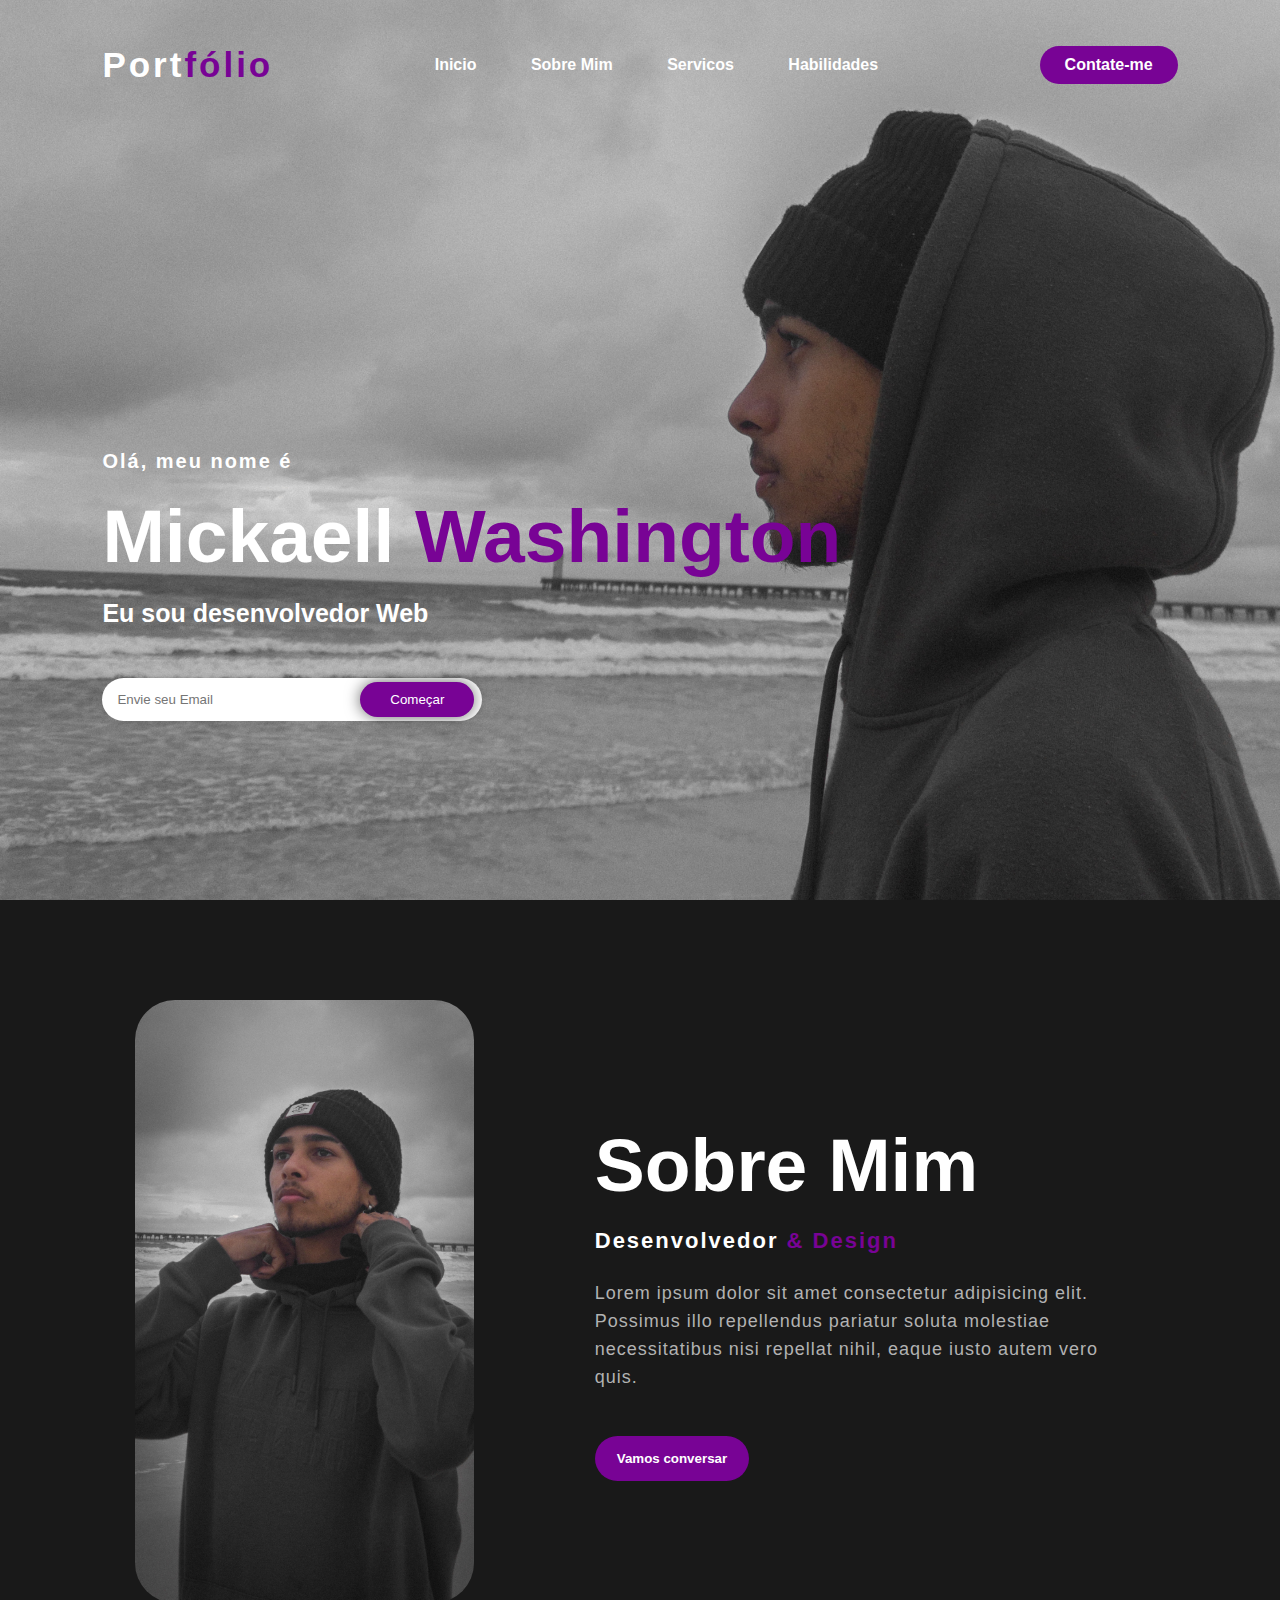
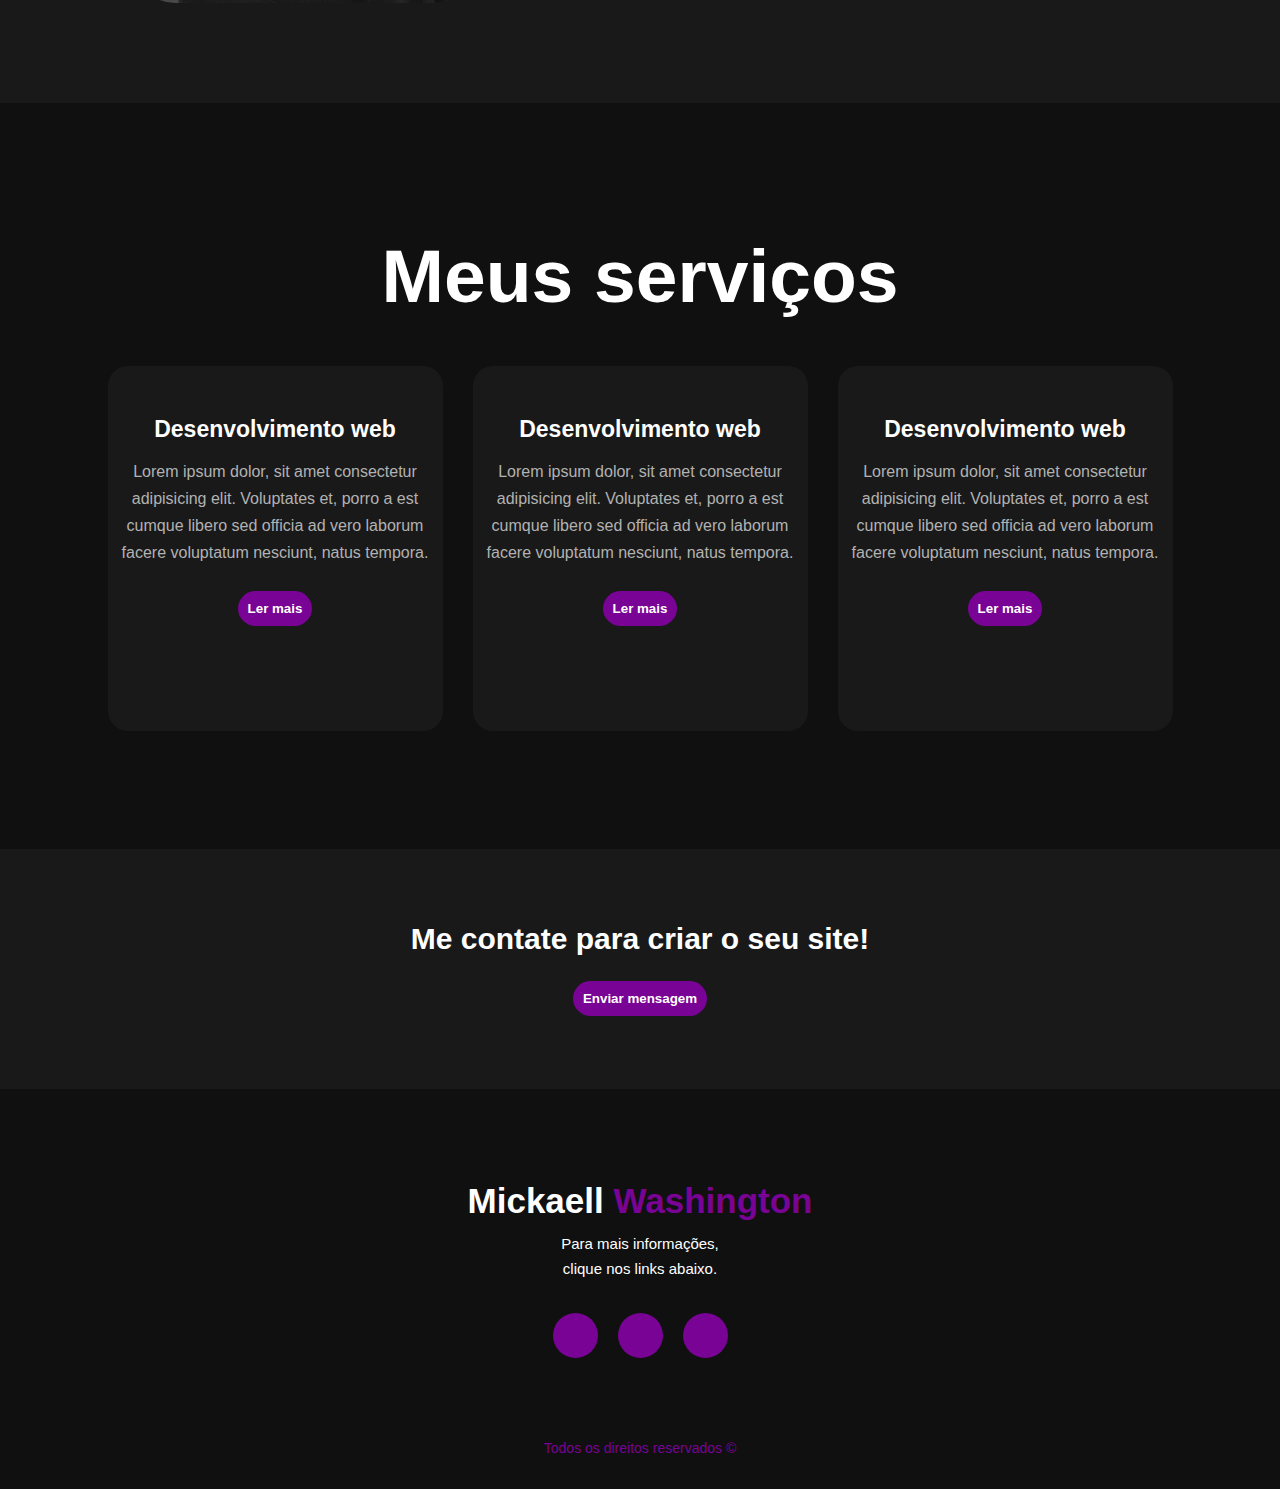
==== Página Inicial/index.html @ 44173e4c "v2" ====
<!DOCTYPE html>
<html lang="pt-BR">
<head>
    <meta charset="UTF-8">
    <meta http-equiv="X-UA-Compatible" content="IE=edge">
    <meta name="viewport" content="width=device-width, initial-scale=1.0">
    <link rel="stylesheet" href="style.css">
    <link rel="stylesheet" href="../fontawesome-free-6.3.0-web/css/all.min.css">
    <title>Portfólio</title>
</head>
<body>
    <div class="background">

        <nav>
            <h2>Port<span>fólio</span></h2>
            <ul class="cabecalho-link">
                <li>
                    <a href="#">inicio</a>
                </li>
                <li>
                    <a href="#">sobre mim</a>
                </li>
                <li>
                    <a href="#">servicos</a>
                </li>
                <li>
                    <a href="#">habilidades</a>
                </li>
            </ul>
            <a href="Links.html" class="btn1">Contate-me</a>
        </nav>

        <div class="main">

            <h4>Olá, meu nome é</h4>
            <h1>Mickaell <span>Washington</span></h1>
            <h3>Eu sou desenvolvedor Web</h3>

            <div class="container-btn">

                <form>
                    <input type="email" name="email" id="mail" placeholder="Envie seu Email">
                    <input type="submit" name="submit" value="Começar">
                </form>

            </div>

        </div>

    </div>

    <section class="background-color-sobre">
        <div class="main-sobre">

            <img src="imgs/Eu.jpg" alt="minha-foto">

                <div class="text-sobre">
                    <h2>Sobre Mim</h2>    
                    <h5>Desenvolvedor <span>& design</span></h5>
                    <p>Lorem ipsum dolor sit amet consectetur adipisicing elit. Possimus illo repellendus pariatur soluta molestiae necessitatibus nisi repellat nihil, eaque iusto autem vero quis.</p>
                    <button class="button">
                        Vamos conversar
                    </button>
                </div>

        </div>
    </section>

    <div class="container-servico">

        <div class="title">
            <h2>
                Meus serviços
            </h2>
        </div>

        <div class="caixa">
            
            <div class="card">
                <i class="fa-solid fa-bars"></i>
                <h5>Desenvolvimento web</h5>
                <p>Lorem ipsum dolor, sit amet consectetur adipisicing elit. Voluptates et, porro a est cumque libero sed officia ad vero laborum facere voluptatum nesciunt, natus tempora.</p>
                <button class="btn">Ler mais</button>
            </div>

            <div class="card">
                <i class="fa-solid fa-user"></i>
                <h5>Desenvolvimento web</h5>
                <p>Lorem ipsum dolor, sit amet consectetur adipisicing elit. Voluptates et, porro a est cumque libero sed officia ad vero laborum facere voluptatum nesciunt, natus tempora.</p>
                <button class="btn">Ler mais</button>
            </div>

            <div class="card">
                <i class="fa-solid fa-bell"></i>
                <h5>Desenvolvimento web</h5>
                <p>Lorem ipsum dolor, sit amet consectetur adipisicing elit. Voluptates et, porro a est cumque libero sed officia ad vero laborum facere voluptatum nesciunt, natus tempora.</p>
                <button class="btn">Ler mais</button>
            </div>

        </div>

    </div>

    <div class="me-contate">

        <p>Me contate para criar o seu site!</p>
        <button class="btn">Enviar mensagem</button>

    </div>

    <footer>

        <h6>Mickaell <span>Washington</span></h6>
        <p>Para mais informações, <br> clique nos links abaixo.</p>
        <div class="redes-sociais">
            <a href="https://www.facebook.com/profile.php?id=100073612056274" target="_blank" rel="external"><i class="fa-brands fa-facebook"></i></a>
            <a href="https://www.linkedin.com/in/mickaellwashington/" target="_blank" rel="external"><i class="fa-brands fa-linkedin-in"></i></a>
            <a href="https://github.com/MickaellWashington" target="_blank" rel="external"><i class="fa-brands fa-github"></i></a>
        </div>
        
        <div class="end">
            <p>Todos os direitos reservados &copy;</p>
        </div>

    </footer>
</body> 
</html>
---- Página Inicial/style.css ----
* {
    margin: 0;
    padding: 0;
    box-sizing: border-box;
    font-family: Arial, Helvetica, sans-serif;
    text-decoration: none;
}

:root {
    --color1: #780395;
    --color2: rgb(255, 255, 255);
    --color3: #191919;
    --color4: #b2b2b2;
    --color5: #101010;
}

.background {
    background-image: url(imgs/Background.jpg);
    background-size: cover;
    background-position: center;
    height: 100vh;
    width: 100%;
}

nav {
    display: flex;
    align-items: center;
    justify-content: space-between;
    padding: 45px;
    padding-left: 8%;
    padding-right: 8%;
}

nav > h2 {
    color: var(--color2);
    font-size: 35px;
    cursor: pointer;
    letter-spacing: 3px;
}

span {
    color: var(--color1)
}

nav > ul > li {
    display: inline-block;
    padding: 10px 25px;
    list-style-type: none;
}

nav > ul > li > a {
    color: var(--color2);
    text-decoration: none;
    font-weight: bold;
    text-transform: capitalize;
}

nav > ul > li > a:hover {
    color: var(--color1);
    transform: scale(1.2);
}

.btn1 {
    background-color: var(--color1);
    color: var(--color2);
    text-decoration: none;
    font-weight: bold;
    padding: 10px 25px;
    border-radius: 30px;
    transition: transform .4s;
}

.btn1:hover {
    transform: scale(1.1);
}

.btn {
    background-color: var(--color1);
    color: var(--color2);
    text-decoration: none;
    font-weight: bold;
    padding: 10px 25px;
    border-radius: 30px;
    transition: transform .4s;
}

.btn:hover {
    transform: scale(1.2);
}

.main {
    position: absolute;
    top: 50%;
    left: 8%;
    transform: translateY(-50);
}

h4 {
    color: var(--color2);
    letter-spacing: 2px;
    font-size: 20px;
}

h1 {
    color: var(--color2);
    margin: 20px 0px 20px;
    font-size: 75px;
}

h3 {
    color: var(--color2);
    font-size: 25px;
    margin-bottom: 50px;
}

.container-btn > form {
    width: 380px;
    max-width: 100%;
    position: relative;
}

.container-btn > form > input:first-child {
    display: inline-block;
    width: 100%;
    padding: 14px 130px 14px 15px;
    border-radius: 30px;
    outline: none;
    border: none;
}

.container-btn > form > input:last-child {
    position: absolute;
    display: inline-block;
    outline: none;
    padding: 10px 30px;
    border: none;
    border-radius: 30px;
    background-color: var(--color1);
    color: var(--color2);
    box-shadow: 0px 0px 15px rgba(0, 0, 0, 0.595);
    right: 8px;
    top: 4px;
    transition: transform .4s;
}

.container-btn > form > input:last-child:hover {
        transform: scale(1.09);
}

.background-color-sobre {
    background-color: var(--color3);
    width: 100%;
    padding: 100px 0px;
}

.background-color-sobre > img {
    width: 430px;
    height: auto;
}

.main-sobre {
    display: flex;
    flex-direction: row;
    align-items: center;
    justify-content: space-around;
    width: 1130px;
    margin: 0 auto;
}

img {
    width: 30%;
    border-radius: 40px;
}

.text-sobre {
    width: 550px;
}

.text-sobre > h2 {
    color: var(--color2);
    font-size: 75px;
    text-transform: capitalize;
    margin-bottom: 20px;
}

.text-sobre > h5 {
    color: var(--color2);
    letter-spacing: 2px;
    font-size: 22px;
    margin-bottom: 25px;
    text-transform: capitalize;
}

.text-sobre > p {
    color: var(--color4);
    letter-spacing: 1px;
    line-height: 28px;
    font-size: 18px;
    margin-bottom: 45px;
}

.button {
    background-color: var(--color1);
    color: var(--color2);
    text-transform: none;
    border: 2px solid transparent;
    font-weight: bold;
    padding: 13px 20px;
    border-radius: 30px;
    transition: .4s;
}

.button:hover {
    background-color: transparent;
    border: 2px solid var(--color1);
    cursor: pointer;
}

.container-servico {
    background-color: var(--color5);
    width: 100%;
    padding: 100px 0px;
}

.title > h2 {
    color: var(--color2);
    font-size: 75px;
    width: 1130px;
    margin: 30px auto;
    text-align: center;
}

.caixa {
    display: flex;
    flex-direction: row;
    justify-content: center;
    align-items: center;
    min-height: 400px;
    flex-wrap: wrap;
}

.card {
    background-color: var(--color3);
    height: 365px;
    width: 335px;
    border: 20px;
    border-radius: 20px;
    margin: 15px;
    position: relative;
    overflow: hidden;
    text-align: center;
}

.card > i {
    font-size: 50px;
    padding: 25px;
    display: block;
    text-align: center;
    margin: 25px opx;
    color: var(--color1);
}

.card > h5 {
    color: var(--color2);
    font-size: 23px;
    margin-bottom: 15px;
}

.card > p {
    color: var(--color4);
    font-size: 16px;
    line-height: 27px;
    margin-bottom: 25px;
}

.btn {
    border: none;
    padding: 10px;
}

.btn:hover {
    background-color: transparent;
    border: 2px solid var(--color1);
    cursor: pointer;
}

.me-contate {
    width: 100%;
    height: 240px;
    background-color: var(--color3);
    display: flex;
    flex-direction: column;
    justify-content: center;
    align-items: center;
}

.me-contate > p {
    color: var(--color2);
    font-size: 30px;
    font-weight: bold;
    margin-bottom: 25px;
}

footer {
    position: relative;
    background-color: var(--color5);
    width: 100%;
    height: 400px;
    display: flex;
    flex-direction: column;
    align-items: center;
    justify-content: center;
}

footer > h6 {
    font-size: 35px;
    color: var(--color2);
}

footer > p {
    font-size: 15px;
    color: var(--color2);
    text-align: center;
    margin-top: 10px;
    margin-bottom: 10px;
    line-height: 25px;
}

.redes-sociais {
    display: flex;
}

.redes-sociais > a {
    background-color: var(--color1);
    width: 45px;
    height: 45px;
    padding: 15px;
    border-radius: 50%;
    margin: 22px 10px;
    color: var(--color2);
    text-decoration: none;
    font-size: 20px;
    align-items: center;
    display: flex;
    justify-content: center;
    flex-direction: row;
    transition: .4s;
}

.redes-sociais > a:hover {
    transform: scale(1.2);
}

.end > p {
    color: var(--color1);
    position: relative;
    top: 60px;
    font-size: 14px;
}

/*---------------Links Style---------------*/

.body-all {
    background-color: var(--color5);
    overflow: hidden;
}

.section-links {
    display: flex;
    height: 100vh;
    justify-content: center;
    align-items: center;
}

.principal-links {
    background-color: var(--color3);
    width: 30%;
    height: 490px;
    padding: 35px;
    display: flex;
    flex-direction: column;
    align-items: center;
    border-radius: 10px;
}

.perfil-links {
    width: 85px;
    height: auto;
    border: 2px solid var(--color1);
    border: none;
}

.links > a {
    background-color: var(--color1);
    display: flex;
    flex-direction: column;
    margin: 25px 0px;
    padding: 10px;
    color: var(--color2);
    align-items: center;
    justify-content: center;
    transition: .4s;
    border-radius: 5px;
    width: 90px;
    height: 50px;
}

.links > a:hover {
    transform: scale(1.2);
}

.links > a > i {
    font-size: 35px;
}

.back > a {
    background-color: transparent;
    color: var(--color2);
    padding: 5px;
    border-radius: 5px;
    display: flex;
    margin-left: -220px;
    width: 65px;
    align-items: center;
    justify-content: center;
    border: 2px solid var(--color1);
    transition: 0.5s;
}

.back > a:hover {
    background-color: var(--color1);
}




/*---------------Email Style---------------*/

.section-email {
    display: flex;
    height: 100vh;
    justify-content: center;
    align-items: center;
}

.principal-email {
    background-color: var(--color3);
    width: 30%;
    height: 360px;
    padding: 35px;
    display: flex;
    flex-direction: column;
    align-items: center;
    border-radius: 10px;
}

.perfil-email {
    width: 85px;
    height: auto;
    border: 2px solid var(--color1);
}

.principal-email > form {
    display: flex;
    flex-direction: column;
    width: 80%;
}

.principal-email > form > label {
    padding: 10px 0px;
    color: var(--color2);
}

.principal-email > form > input {
    background-color: transparent;
    border: 2px solid var(--color1);
    height: 25px;
    padding: 10px;
    color: var(--color2);
    border-radius: 5px;
    outline: none;
}

.principal-email > form > input#message {
    height: 45px;
}

.btn2 {
    padding: 8px;
    width: 30%;
    margin: 15px auto;
    border-radius: 10px;
    border: none;
    background-color: var(--color1);
    color: var(--color2);
    transition: .4s;
}

.btn2:hover {
    transform: scale(1.1);
    box-shadow: 0px 0px 5px #cc00ff6b;
}
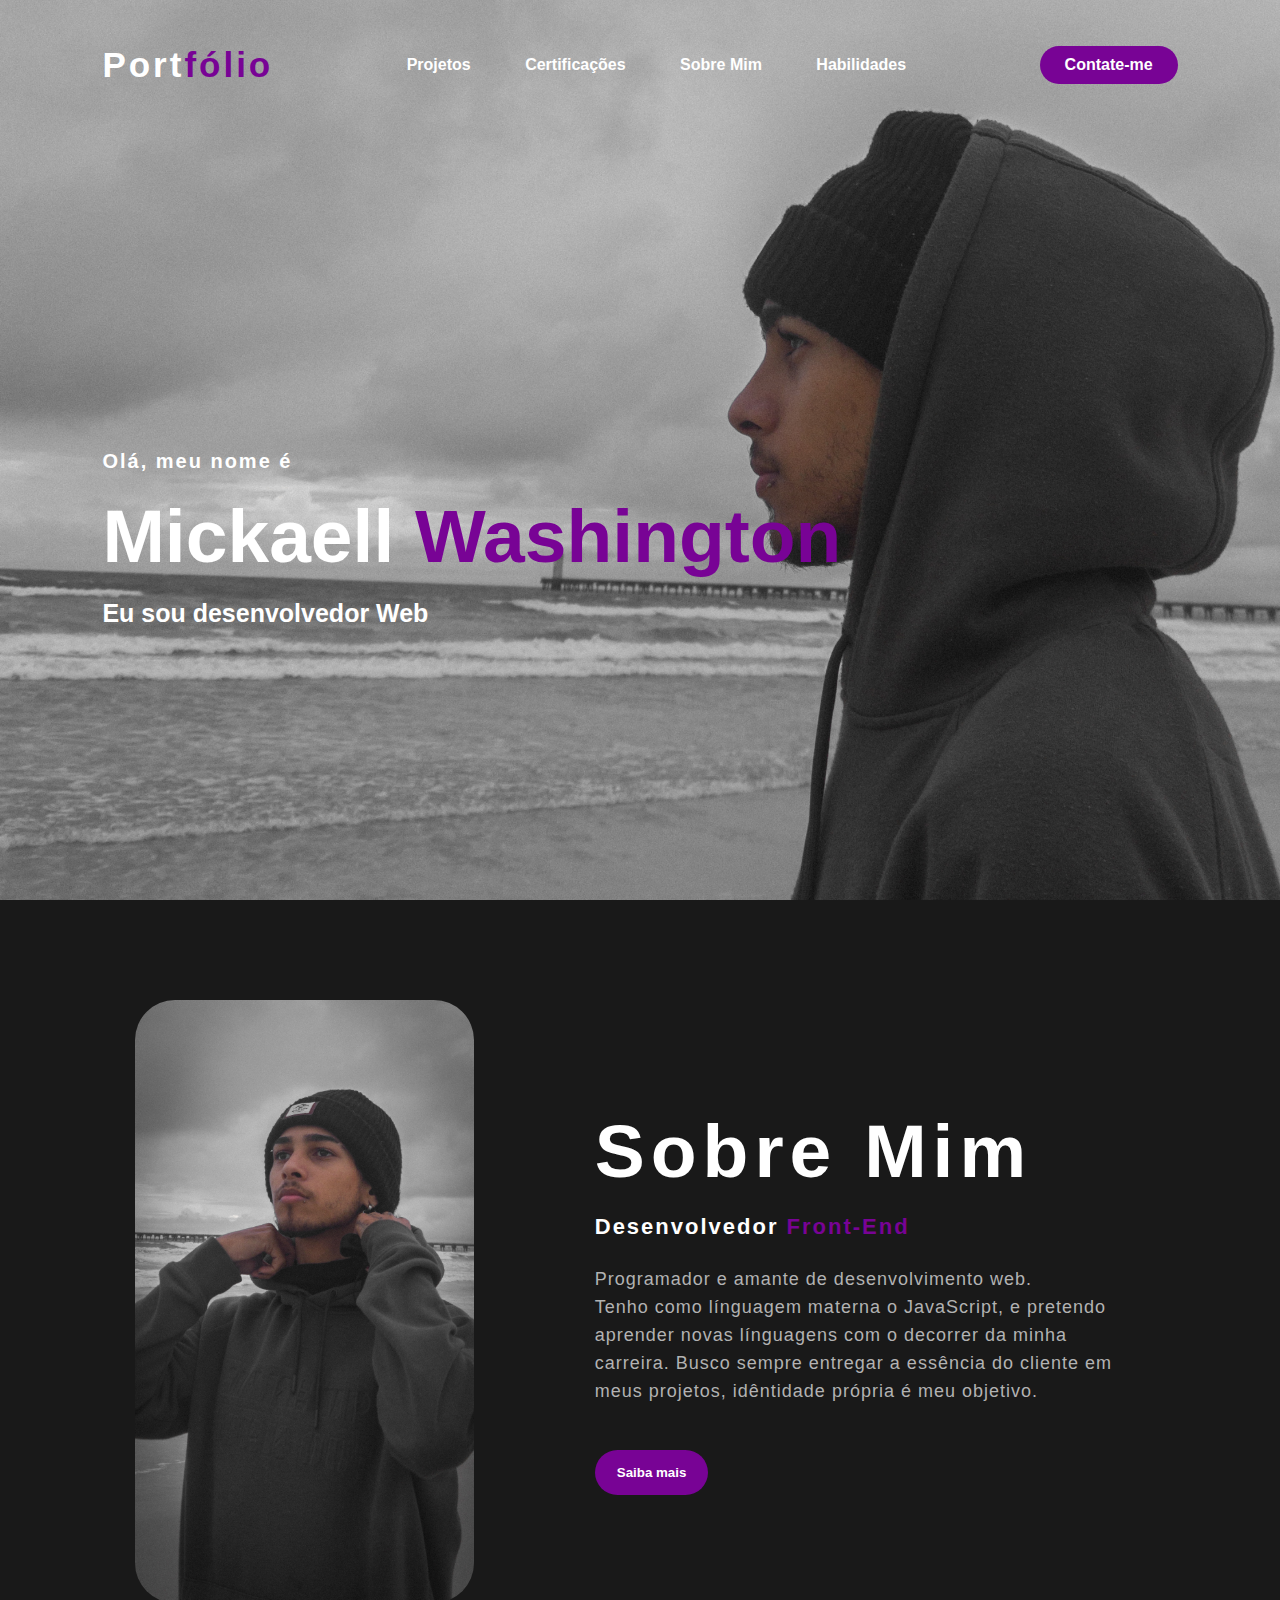
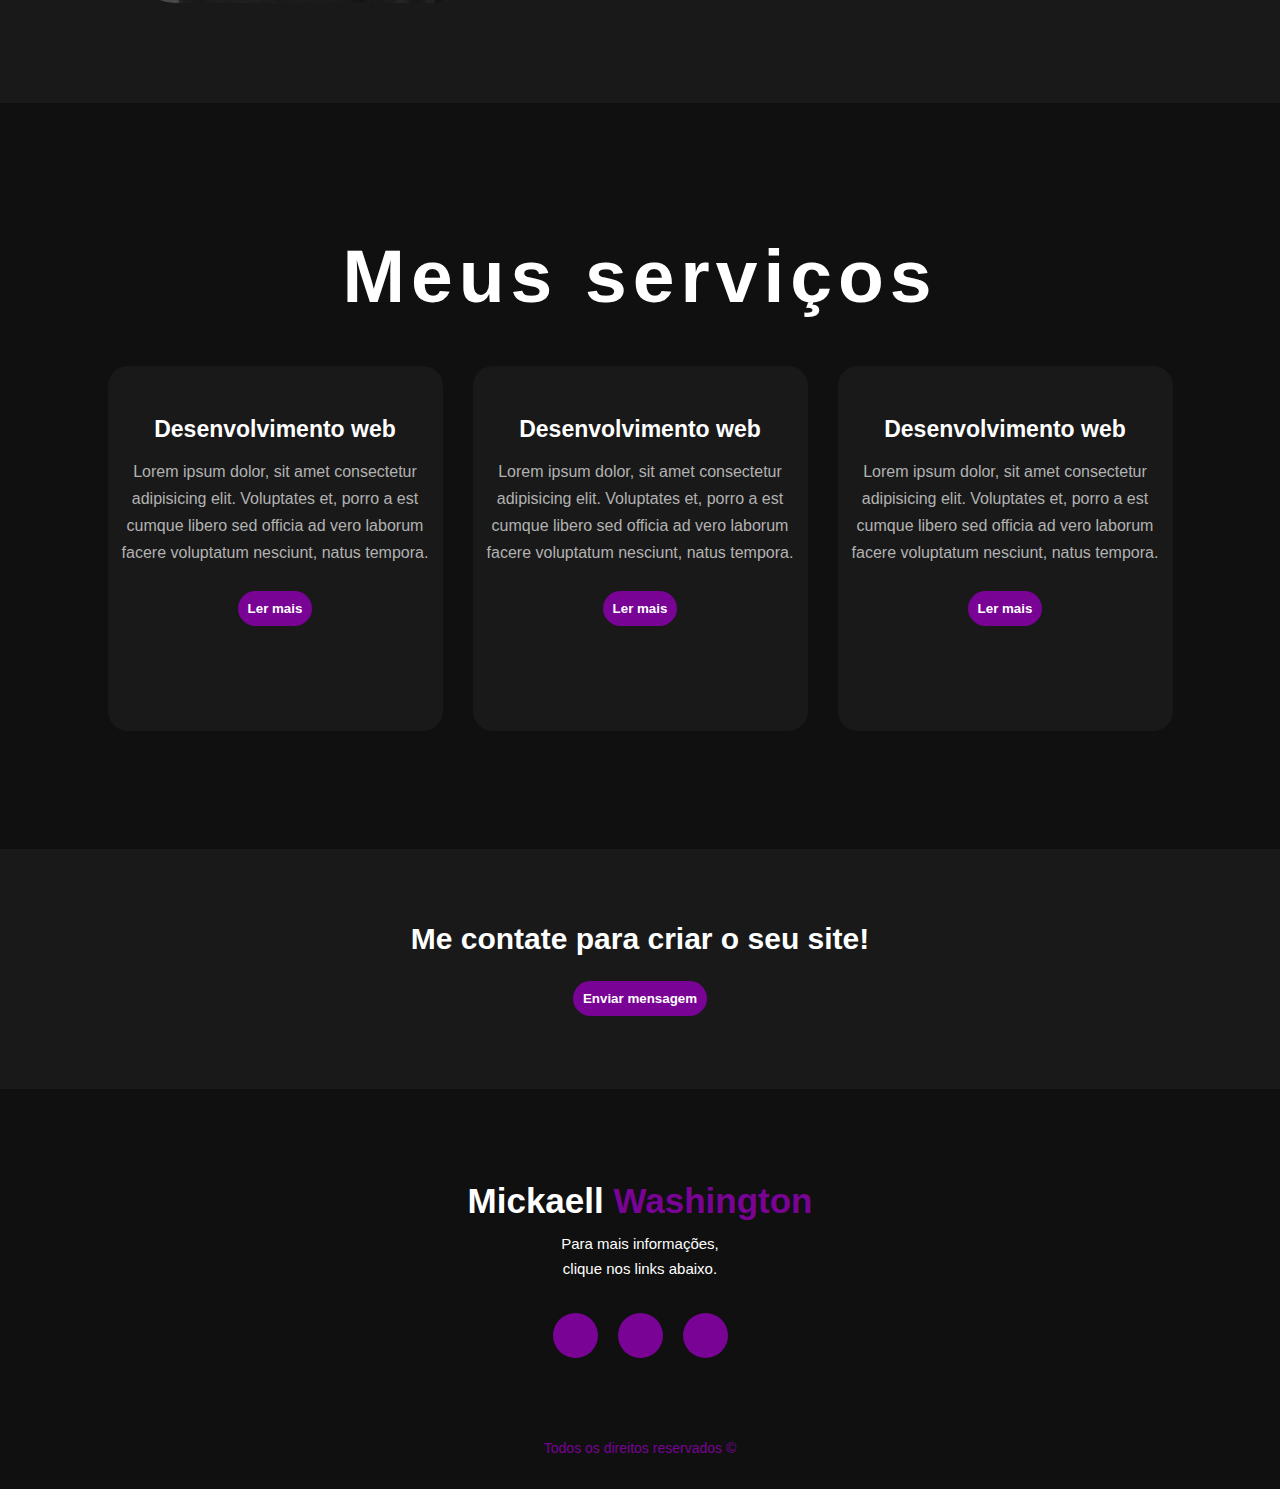
==== commit cac571eb: "v3" ====
--- a/Página Inicial/index.html
+++ b/Página Inicial/index.html
@@ -15,16 +15,16 @@
             <h2>Port<span>fólio</span></h2>
             <ul class="cabecalho-link">
                 <li>
-                    <a href="#">inicio</a>
+                    <a href="#">Projetos</a>
                 </li>
                 <li>
-                    <a href="#">sobre mim</a>
+                    <a href="#">Certificações</a>
                 </li>
                 <li>
-                    <a href="#">servicos</a>
+                    <a href="#">Sobre mim</a>
                 </li>
                 <li>
-                    <a href="#">habilidades</a>
+                    <a href="Skills.html">Habilidades</a>
                 </li>
             </ul>
             <a href="Links.html" class="btn1">Contate-me</a>
@@ -38,10 +38,10 @@
 
             <div class="container-btn">
 
-                <form>
+                <!-- <form>
                     <input type="email" name="email" id="mail" placeholder="Envie seu Email">
                     <input type="submit" name="submit" value="Começar">
-                </form>
+                </form> -->
 
             </div>
 
@@ -56,11 +56,17 @@
 
                 <div class="text-sobre">
                     <h2>Sobre Mim</h2>    
-                    <h5>Desenvolvedor <span>& design</span></h5>
-                    <p>Lorem ipsum dolor sit amet consectetur adipisicing elit. Possimus illo repellendus pariatur soluta molestiae necessitatibus nisi repellat nihil, eaque iusto autem vero quis.</p>
-                    <button class="button">
-                        Vamos conversar
-                    </button>
+                    <h5>Desenvolvedor <span>Front-End</span></h5>
+                    <p>
+                        Programador e amante de desenvolvimento web. <br> 
+                        Tenho como línguagem materna o JavaScript, e pretendo aprender novas línguagens com o decorrer da minha carreira.
+                        Busco sempre entregar a essência do cliente em meus projetos, idêntidade própria é meu objetivo. 
+                    </p>
+                    <a href="Links.html">
+                        <button class="button">
+                            Saiba mais
+                        </button>
+                    </a>
                 </div>
 
         </div>
--- a/Página Inicial/style.css
+++ b/Página Inicial/style.css
@@ -181,6 +181,7 @@
     font-size: 75px;
     text-transform: capitalize;
     margin-bottom: 20px;
+    letter-spacing: 6px;
 }
 
 .text-sobre > h5 {
@@ -228,6 +229,7 @@
     width: 1130px;
     margin: 30px auto;
     text-align: center;
+    letter-spacing: 6px;
 }
 
 .caixa {
@@ -431,9 +433,6 @@
     background-color: var(--color1);
 }
 
-
-
-
 /*---------------Email Style---------------*/
 
 .section-email {
@@ -500,3 +499,44 @@
     transform: scale(1.1);
     box-shadow: 0px 0px 5px #cc00ff6b;
 }
+
+/*---------------Skills Style---------------*/
+
+.body-skills {
+    background-color: var(--color5);
+}
+
+.card-skills {
+    background-color: var(--color3);
+    height: 750px;
+    width: 335px;
+    border: 20px;
+    border-radius: 20px;
+    margin: 15px;
+    position: relative;
+    text-align: center;
+}
+
+.card-skills > h5 {
+    color: var(--color2);
+    font-size: 23px;
+    margin-bottom: 15px;
+    margin-top: 15px;
+}
+
+.card-skills > ul > li {
+    display: flex;
+    text-align: center;
+    justify-content: center;
+    color: var(--color2);
+    margin: 10px auto;
+    background-color: var(--color1);
+    width: 250px;
+    border-radius: 10px;
+    padding: 10px;
+    transition: .4s;
+}
+
+.card-skills > ul > li:hover {
+    transform: scale(1.1);
+}
